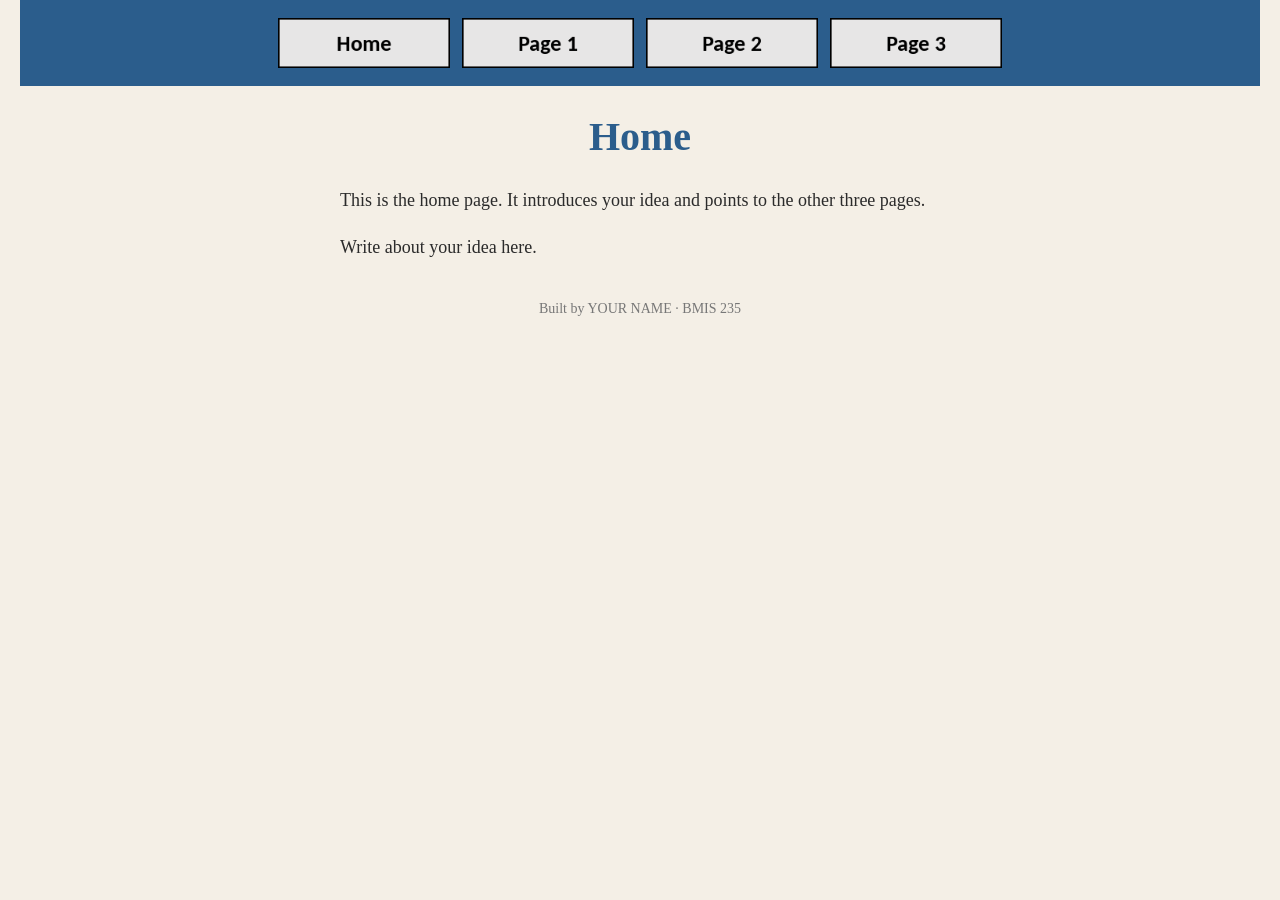
==== index.html @ 3f39c246 "Initial commit" ====
<!DOCTYPE html>
<!--
  Author: YOUR NAME
  GU username: YOUR-GU-USERNAME
  Course: BMIS 235 - HTML-3
-->
<html lang="en">
<head>
<meta charset="utf-8">
<meta name="author" content="YOUR NAME">
<title>Home</title>

<!-- this one line connects the page to the stylesheet -->
<link rel="stylesheet" href="styles.css">
</head>
<body>

<!-- ===== MENU ============================================================
     The menu is four links. Each link wraps an image instead of words.
     Build it once on this page, check that every link works,
     then copy the whole <nav> block and paste it over the menu on the
     other three pages, so every page has the exact same menu.
     ===================================================================== -->
<nav>
    <a href="index.html"><img src="img/home.png" alt="Home"></a>
    <a href="page1.html"><img src="img/page1.png" alt="Page 1"></a>
    <a href="page2.html"><img src="img/page2.png" alt="Page 2"></a>
    <a href="page3.html"><img src="img/page3.png" alt="Page 3"></a>
</nav>

<h1>Home</h1>
<p>This is the home page. It introduces your idea and points to the other three pages.</p>
<p>Write about your idea here.</p>

<!-- ===== SHOWCASE ======================================================
     This box is empty on purpose. In Part 7 you paste an interactive
     graphic BETWEEN the opening <div> and the closing </div> below.
     ===================================================================== -->
<div class="showcase"></div>

<!-- Footer: fill in your name -->
<footer>Built by YOUR NAME &middot; BMIS 235</footer>

</body>
</html>
---- styles.css ----
/* =====================================================================
   styles.css  ·  YOUR BRAND
   ---------------------------------------------------------------------
   This one file is your brand guide. Every page that links to it gets
   the same font, the same colors and the same spacing.
   Change a color here once, and every page changes.

   Use the same font and colors you picked for your Excel menu images,
   so the menu and the pages look like one brand.
   ===================================================================== */

body {
    font-family: Georgia, "Times New Roman", serif;
    background-color: #f4efe6;
    color: #2b2b2b;
    margin: 0;
    padding: 0 20px 40px 20px;
}

/* the menu at the top of every page */
nav {
    background-color: #2b5d8c;
    padding: 14px;
    text-align: center;
}

/* every image inside the menu is forced to the same height.
   If your images still look different sizes, their WIDTHS are
   different: go back to Excel and make every cell the same size. */
nav img {
    height: 50px;
    margin: 4px;
    vertical-align: middle;
}

/* no underline or border around the image links */
nav a {
    text-decoration: none;
}

h1 {
    color: #2b5d8c;
    text-align: center;
    font-size: 40px;
}

p {
    max-width: 600px;
    margin: 20px auto;
    font-size: 18px;
    line-height: 1.5;
}

footer {
    text-align: center;
    font-size: 14px;
    color: #777777;
    margin-top: 40px;
}
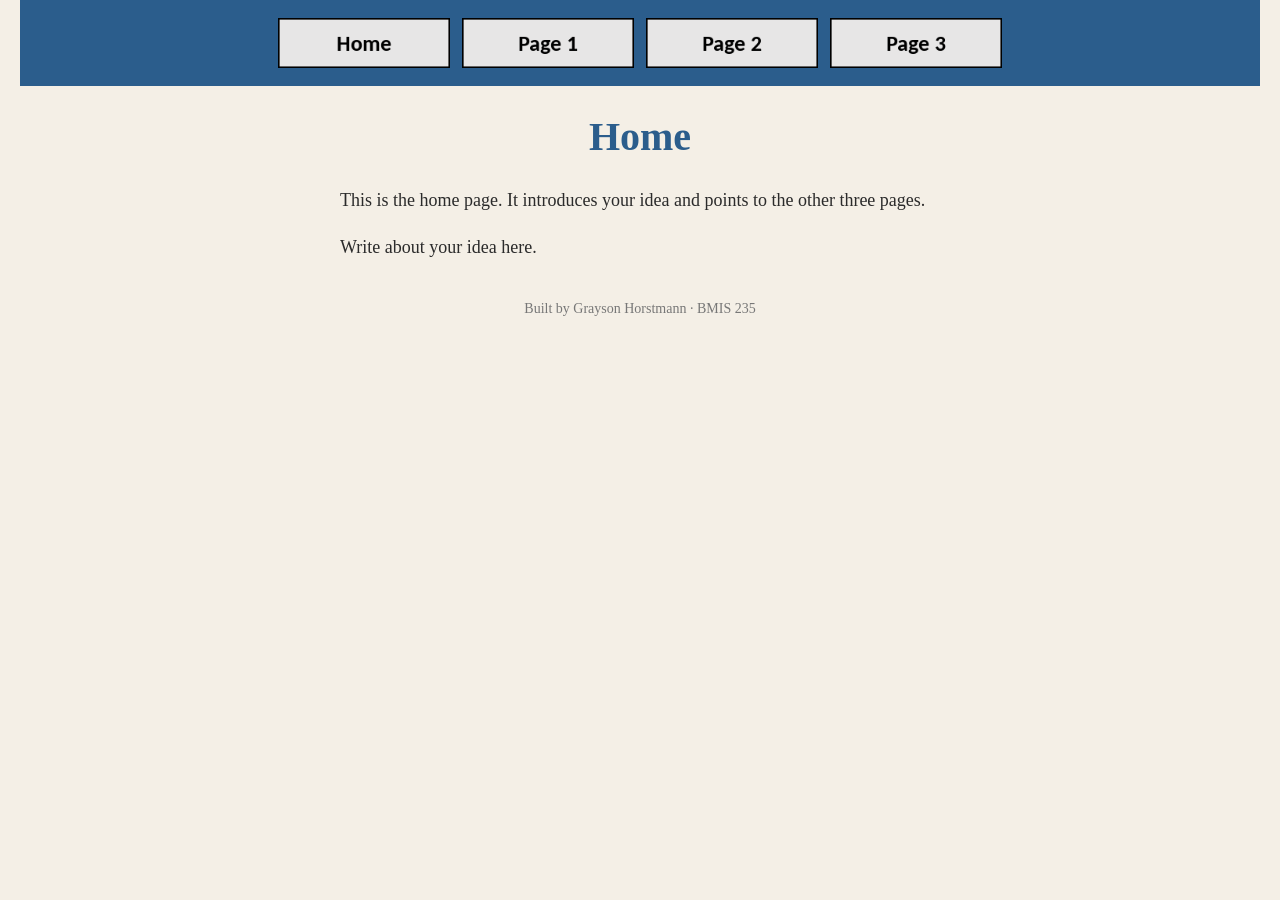
==== commit 8fce7c99: "Update footer with author name" ====
--- a/index.html
+++ b/index.html
@@ -39,7 +39,7 @@
 <div class="showcase"></div>
 
 <!-- Footer: fill in your name -->
-<footer>Built by YOUR NAME &middot; BMIS 235</footer>
+<footer>Built by Grayson Horstmann &middot; BMIS 235</footer>
 
 </body>
 </html>
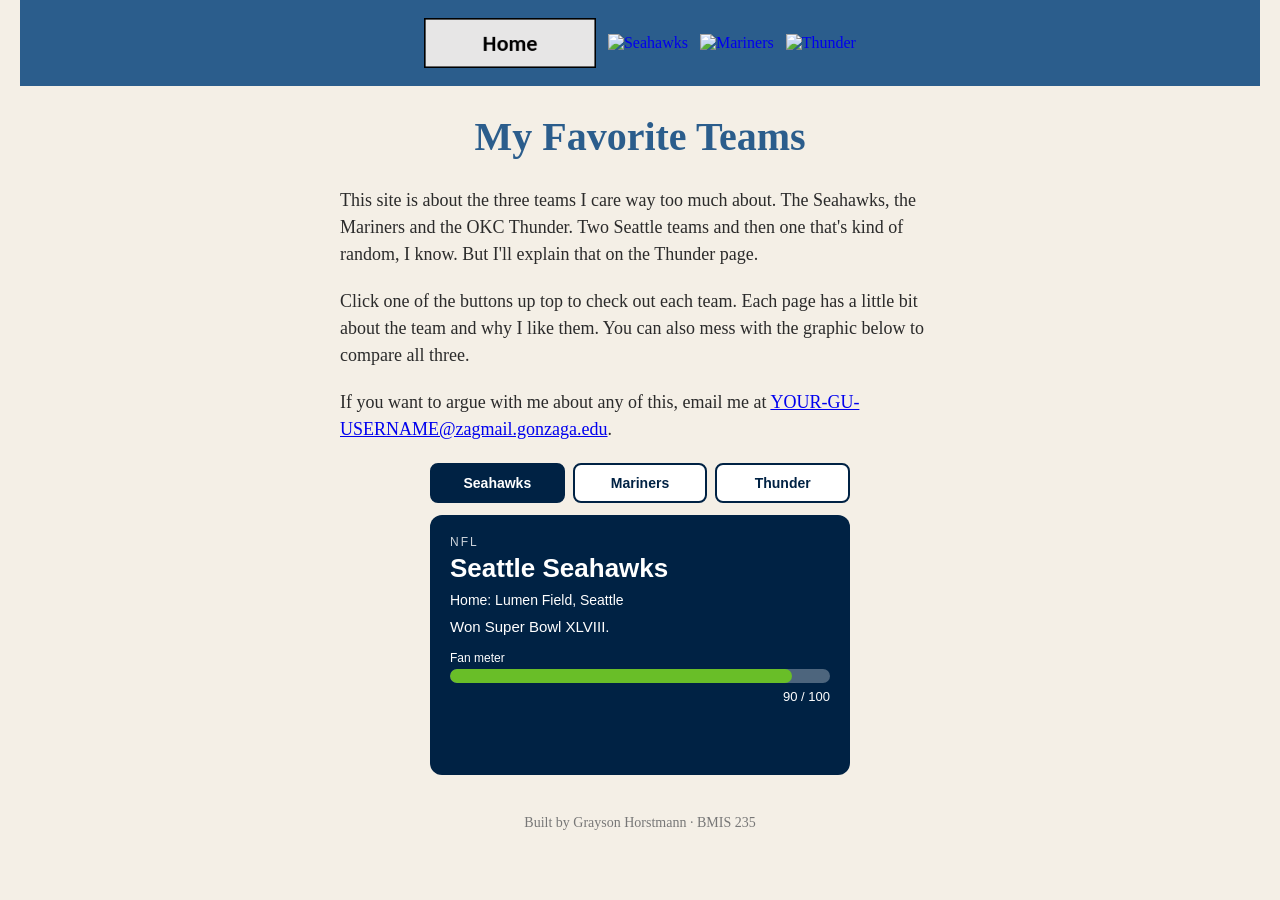
==== commit f10c8729: "Modify author details and enhance team showcase Updated author information and added team showcase s" ====
--- a/index.html
+++ b/index.html
@@ -1,44 +1,104 @@
 <!DOCTYPE html>
 <!--
-  Author: YOUR NAME
+  Author: Grayson Horstmann
   GU username: YOUR-GU-USERNAME
   Course: BMIS 235 - HTML-3
 -->
 <html lang="en">
 <head>
 <meta charset="utf-8">
-<meta name="author" content="YOUR NAME">
-<title>Home</title>
+<meta name="author" content="Grayson Horstmann">
+<title>My Teams | Home</title>
 
 <!-- this one line connects the page to the stylesheet -->
 <link rel="stylesheet" href="styles.css">
 </head>
 <body>
 
-<!-- ===== MENU ============================================================
-     The menu is four links. Each link wraps an image instead of words.
-     Build it once on this page, check that every link works,
-     then copy the whole <nav> block and paste it over the menu on the
-     other three pages, so every page has the exact same menu.
-     ===================================================================== -->
 <nav>
     <a href="index.html"><img src="img/home.png" alt="Home"></a>
-    <a href="page1.html"><img src="img/page1.png" alt="Page 1"></a>
-    <a href="page2.html"><img src="img/page2.png" alt="Page 2"></a>
-    <a href="page3.html"><img src="img/page3.png" alt="Page 3"></a>
+    <a href="seahawks.html"><img src="img/seahawks.png" alt="Seahawks"></a>
+    <a href="mariners.html"><img src="img/mariners.png" alt="Mariners"></a>
+    <a href="thunder.html"><img src="img/thunder.png" alt="Thunder"></a>
 </nav>
 
-<h1>Home</h1>
-<p>This is the home page. It introduces your idea and points to the other three pages.</p>
-<p>Write about your idea here.</p>
+<h1>My Favorite Teams</h1>
+<p>This site is about the three teams I care way too much about. The Seahawks, the Mariners and the OKC Thunder. Two Seattle teams and then one that's kind of random, I know. But I'll explain that on the Thunder page.</p>
+<p>Click one of the buttons up top to check out each team. Each page has a little bit about the team and why I like them. You can also mess with the graphic below to compare all three.</p>
+<p>If you want to argue with me about any of this, email me at <a href="mailto:YOUR-GU-USERNAME@zagmail.gonzaga.edu">YOUR-GU-USERNAME@zagmail.gonzaga.edu</a>.</p>
 
-<!-- ===== SHOWCASE ======================================================
-     This box is empty on purpose. In Part 7 you paste an interactive
-     graphic BETWEEN the opening <div> and the closing </div> below.
-     ===================================================================== -->
-<div class="showcase"></div>
+<div class="showcase">
+<!-- HTML: three team buttons on top, and a card below that changes to whichever team you click -->
+<div class="sc-wrap">
+  <div class="sc-buttons">
+    <button class="sc-btn" data-team="0">Seahawks</button>
+    <button class="sc-btn" data-team="1">Mariners</button>
+    <button class="sc-btn" data-team="2">Thunder</button>
+  </div>
+  <div class="sc-card">
+    <div class="sc-league"></div>
+    <div class="sc-name"></div>
+    <div class="sc-home"></div>
+    <div class="sc-fact"></div>
+    <div class="sc-meter-label">Fan meter</div>
+    <div class="sc-meter"><div class="sc-fill"></div></div>
+    <div class="sc-score"></div>
+  </div>
+</div>
 
-<!-- Footer: fill in your name -->
+<!-- CSS: every rule starts with .showcase so it only styles this box and nothing else on the page -->
+<style>
+.showcase .sc-wrap { max-width: 420px; margin: 20px auto; font-family: Arial, sans-serif; }
+.showcase .sc-buttons { display: flex; gap: 8px; margin-bottom: 12px; }
+.showcase .sc-btn { flex: 1; padding: 10px 4px; border: 2px solid #002244; border-radius: 8px; background: #ffffff; color: #002244; font-weight: bold; font-size: 14px; cursor: pointer; }
+.showcase .sc-btn.sc-active { background: #002244; color: #ffffff; }
+.showcase .sc-card { border-radius: 12px; padding: 20px; color: #ffffff; min-height: 220px; transition: background 0.4s; }
+.showcase .sc-league { font-size: 12px; letter-spacing: 2px; opacity: 0.8; }
+.showcase .sc-name { font-size: 26px; font-weight: bold; margin: 4px 0 8px; }
+.showcase .sc-home { font-size: 14px; margin-bottom: 10px; }
+.showcase .sc-fact { font-size: 15px; margin-bottom: 16px; }
+.showcase .sc-meter-label { font-size: 12px; margin-bottom: 4px; }
+.showcase .sc-meter { height: 14px; background: rgba(255,255,255,0.3); border-radius: 7px; overflow: hidden; }
+.showcase .sc-fill { height: 100%; width: 0; border-radius: 7px; transition: width 0.6s; }
+.showcase .sc-score { font-size: 13px; margin-top: 6px; text-align: right; }
+</style>
+
+<!-- JavaScript: holds the info for each team and swaps the card's text and colors when a button is clicked -->
+<script>
+(function () {
+  var box = document.querySelector('.showcase');
+  var teams = [
+    { name: 'Seattle Seahawks', league: 'NFL', home: 'Lumen Field, Seattle', fact: 'Won Super Bowl XLVIII.', color: '#002244', accent: '#69BE28', love: 90 },
+    { name: 'Seattle Mariners', league: 'MLB', home: 'T-Mobile Park, Seattle', fact: 'Cal Raleigh hit 60 home runs in 2025.', color: '#0C2C56', accent: '#00A3AD', love: 85 },
+    { name: 'OKC Thunder', league: 'NBA', home: 'Paycom Center, Oklahoma City', fact: 'Won the 2025 NBA Championship.', color: '#007AC1', accent: '#EF3B24', love: 95 }
+  ];
+  var buttons = box.querySelectorAll('.sc-btn');
+
+  function show(i) {
+    var t = teams[i];
+    box.querySelector('.sc-card').style.background = t.color;
+    box.querySelector('.sc-league').textContent = t.league;
+    box.querySelector('.sc-name').textContent = t.name;
+    box.querySelector('.sc-home').textContent = 'Home: ' + t.home;
+    box.querySelector('.sc-fact').textContent = t.fact;
+    box.querySelector('.sc-fill').style.background = t.accent;
+    box.querySelector('.sc-fill').style.width = t.love + '%';
+    box.querySelector('.sc-score').textContent = t.love + ' / 100';
+    for (var j = 0; j < buttons.length; j++) {
+      buttons[j].classList.toggle('sc-active', j === i);
+    }
+  }
+
+  for (var k = 0; k < buttons.length; k++) {
+    buttons[k].addEventListener('click', function () {
+      show(Number(this.getAttribute('data-team')));
+    });
+  }
+  show(0);
+})();
+</script>
+</div>
+
 <footer>Built by Grayson Horstmann &middot; BMIS 235</footer>
 
 </body>
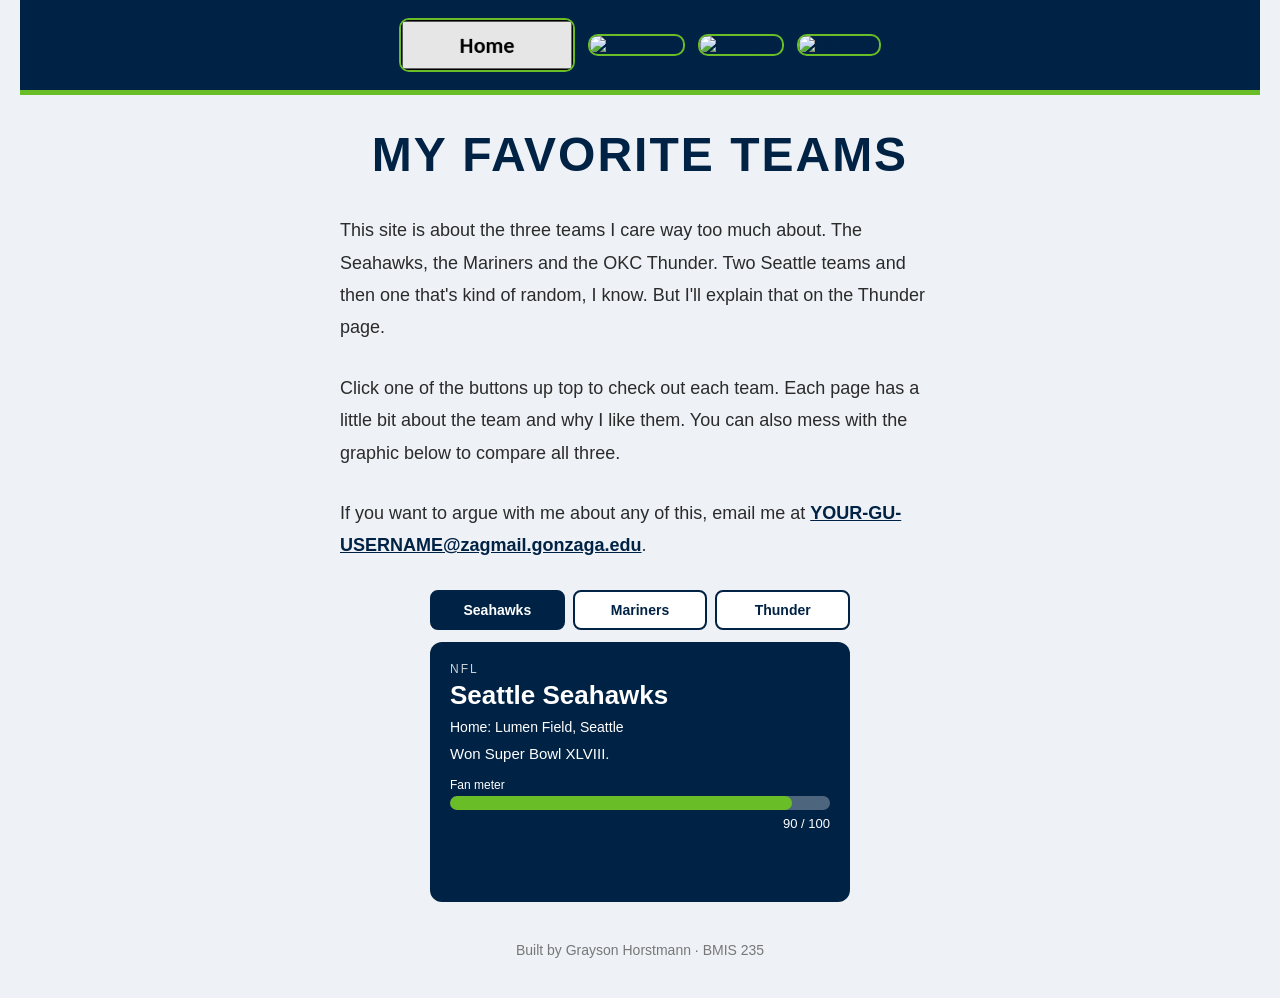
==== commit fee8b8b3: "Update GU username in index.html" ====
--- a/index.html
+++ b/index.html
@@ -1,7 +1,7 @@
 <!DOCTYPE html>
 <!--
   Author: Grayson Horstmann
-  GU username: YOUR-GU-USERNAME
+  GU username: ghorstmann
   Course: BMIS 235 - HTML-3
 -->
 <html lang="en">
--- a/styles.css
+++ b/styles.css
@@ -1,17 +1,11 @@
 /* =====================================================================
-   styles.css  ·  YOUR BRAND
-   ---------------------------------------------------------------------
-   This one file is your brand guide. Every page that links to it gets
-   the same font, the same colors and the same spacing.
-   Change a color here once, and every page changes.
-
-   Use the same font and colors you picked for your Excel menu images,
-   so the menu and the pages look like one brand.
+   styles.css  ·  MY TEAMS BRAND
+   Font: Arial  ·  Main color: Seahawks navy #002244  ·  Accent: action green #69BE28
    ===================================================================== */
 
 body {
-    font-family: Georgia, "Times New Roman", serif;
-    background-color: #f4efe6;
+    font-family: Arial, Helvetica, sans-serif;
+    background-color: #eef1f5;
     color: #2b2b2b;
     margin: 0;
     padding: 0 20px 40px 20px;
@@ -19,27 +13,24 @@
 
 /* the menu at the top of every page */
 nav {
-    background-color: #2b5d8c;
+    background-color: #002244;
     padding: 14px;
     text-align: center;
+    border-bottom: 5px solid #69BE28;
 }
 
-/* every image inside the menu is forced to the same height.
-   If your images still look different sizes, their WIDTHS are
-   different: go back to Excel and make every cell the same size. */
 nav img {
     height: 50px;
     margin: 4px;
     vertical-align: middle;
 }
 
-/* no underline or border around the image links */
 nav a {
     text-decoration: none;
 }
 
 h1 {
-    color: #2b5d8c;
+    color: #002244;
     text-align: center;
     font-size: 40px;
 }
@@ -57,3 +48,31 @@
     color: #777777;
     margin-top: 40px;
 }
+
+/* ===== MY 3 NEW STYLES ===== */
+
+/* Style 1: rounded menu buttons with a green outline */
+nav img {
+    border-radius: 10px;
+    border: 2px solid #69BE28;
+}
+
+/* Style 2: links are navy and turn green when you hover */
+a {
+    color: #002244;
+    font-weight: bold;
+}
+a:hover {
+    color: #69BE28;
+}
+
+/* Style 3: bigger all-caps headings and more space between paragraphs */
+h1 {
+    font-size: 48px;
+    text-transform: uppercase;
+    letter-spacing: 2px;
+}
+p {
+    line-height: 1.8;
+    margin-bottom: 28px;
+}
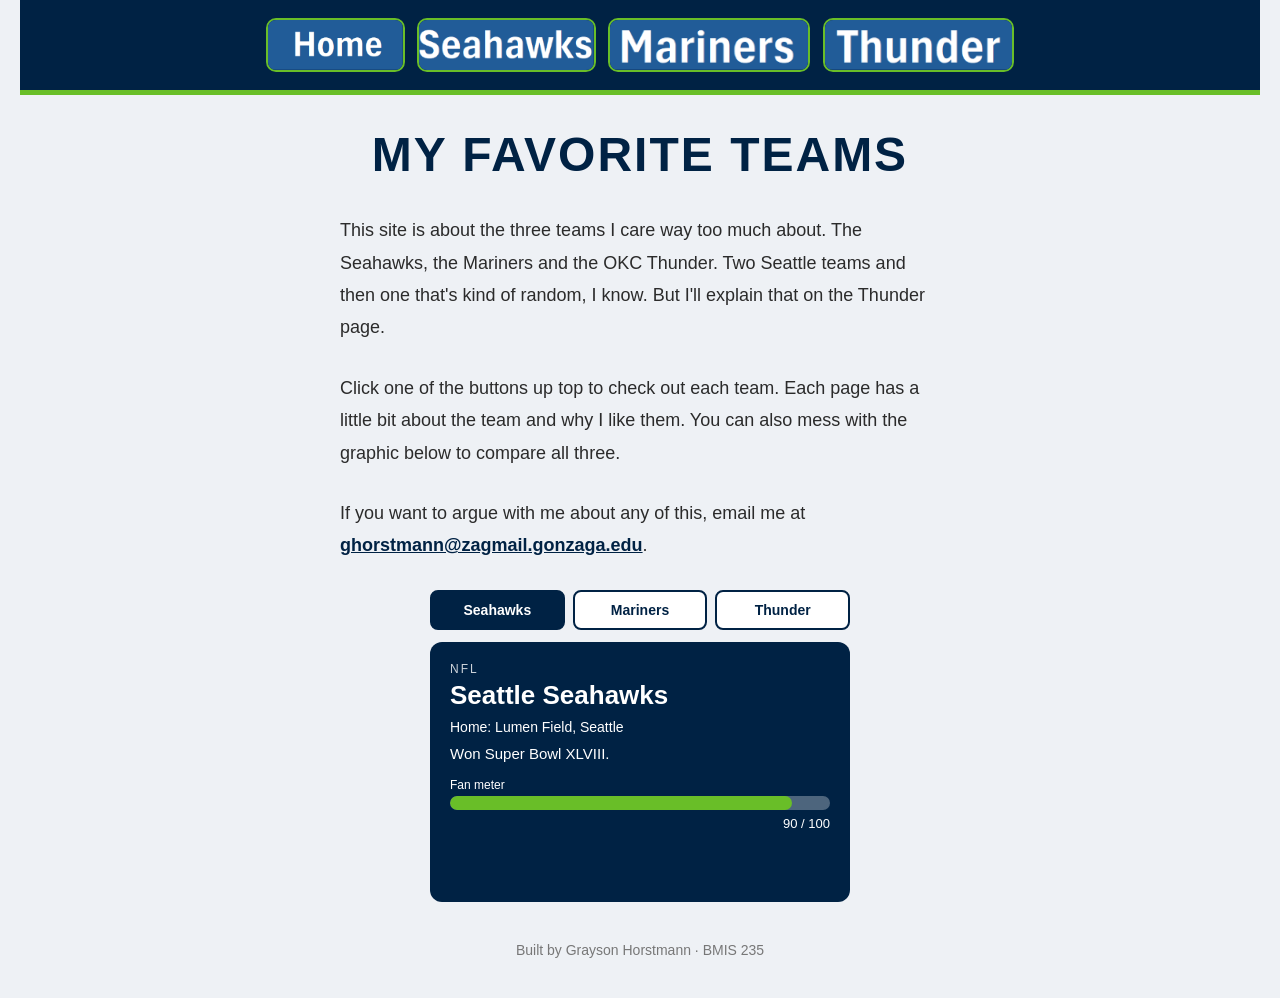
==== commit 85d0c99c: "Update email address in index.html" ====
--- a/index.html
+++ b/index.html
@@ -25,7 +25,7 @@
 <h1>My Favorite Teams</h1>
 <p>This site is about the three teams I care way too much about. The Seahawks, the Mariners and the OKC Thunder. Two Seattle teams and then one that's kind of random, I know. But I'll explain that on the Thunder page.</p>
 <p>Click one of the buttons up top to check out each team. Each page has a little bit about the team and why I like them. You can also mess with the graphic below to compare all three.</p>
-<p>If you want to argue with me about any of this, email me at <a href="mailto:YOUR-GU-USERNAME@zagmail.gonzaga.edu">YOUR-GU-USERNAME@zagmail.gonzaga.edu</a>.</p>
+<p>If you want to argue with me about any of this, email me at <a href="mailto:ghorstmann@zagmail.gonzaga.edu">ghorstmann@zagmail.gonzaga.edu</a>.</p>
 
 <div class="showcase">
 <!-- HTML: three team buttons on top, and a card below that changes to whichever team you click -->
